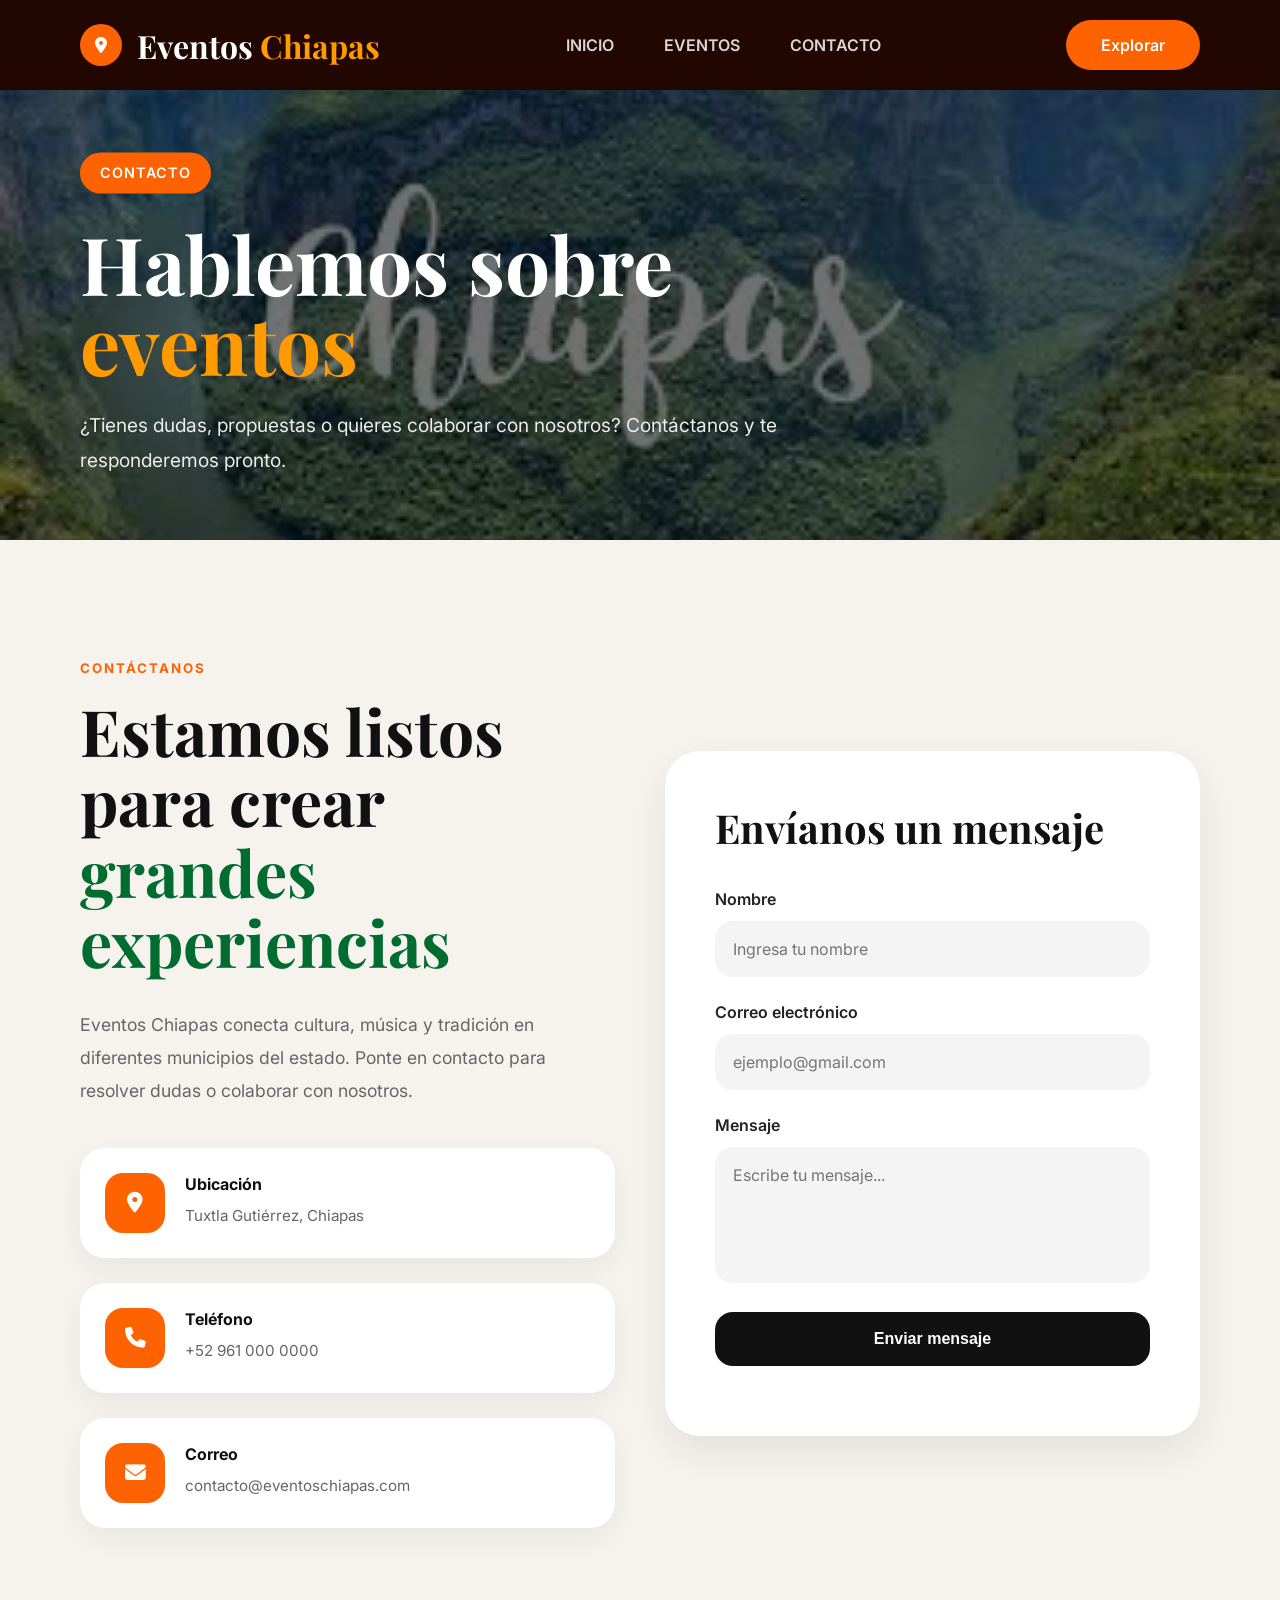
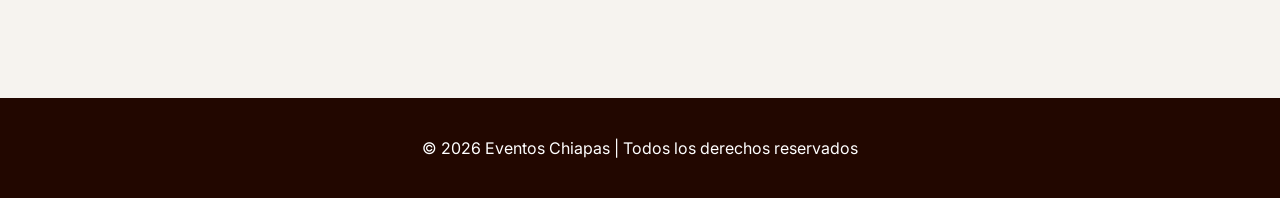
==== contacto.html @ 5b91d6cb "total" ====
<!DOCTYPE html>
<html lang="es">
<head>

  <meta charset="UTF-8"/>
  <meta name="viewport" content="width=device-width, initial-scale=1.0"/>

  <title>Contacto | Eventos Chiapas</title>
  <link rel="preconnect" href="https://fonts.googleapis.com">
  <link rel="preconnect" href="https://fonts.gstatic.com" crossorigin>

  <link href="https://fonts.googleapis.com/css2?family=Inter:wght@300;400;500;600;700&family=Playfair+Display:wght@600;700&display=swap" rel="stylesheet">
  <link rel="stylesheet"
  href="https://cdnjs.cloudflare.com/ajax/libs/font-awesome/6.5.2/css/all.min.css"/>

  <style>
    *{
      margin:0;
      padding:0;
      box-sizing:border-box;
    }

    body{
      font-family:'Inter',sans-serif;
      background:#f6f3ef;
      overflow-x:hidden;
    }
    .navbar{
      width:100%;
      height:90px;
      background:#220700;
      display:flex;
      justify-content:space-between;
      align-items:center;
      padding:0 80px;
      position:fixed;
      top:0;
      z-index:1000;
    }

    .logo{
      display:flex;
      align-items:center;
      gap:15px;
    }

    .logo-circle{
      width:42px;
      height:42px;
      border-radius:50%;
      background:#ff6200;
      display:flex;
      justify-content:center;
      align-items:center;
      color:#fff;
    }

    .logo h1{
      color:#fff;
      font-size:2rem;
      font-family:'Playfair Display',serif;
    }

    .logo span{
      color:#ff9a00;
    }

    .nav-links{
      display:flex;
      list-style:none;
      gap:50px;
    }

    .nav-links a{
      text-decoration:none;
      color:#d7d7d7;
      font-weight:600;
      transition:.3s;
    }

    .nav-links a:hover{
      color:#ff9a00;
    }

    .nav-btn{
      background:#ff6200;
      color:#fff;
      text-decoration:none;
      padding:15px 35px;
      border-radius:50px;
      font-weight:600;
      transition:.3s;
    }

    .nav-btn:hover{
      background:#ff8400;
    }
    .hero{
      height:50vh;
      position:relative;
      margin-top:90px;
      overflow:hidden;
    }

    .hero img{
      width:100%;
      height:100%;
      object-fit:cover;
    }

    .overlay{
      position:absolute;
      inset:0;
      background:rgba(0,0,0,.55);
    }

    .hero-content{
      position:absolute;
      top:50%;
      left:80px;
      transform:translateY(-50%);
      z-index:5;
      color:#fff;
      width:700px;
    }

    .hero-tag{
      display:inline-block;
      background:#ff6200;
      padding:12px 20px;
      border-radius:40px;
      margin-bottom:30px;
      font-size:.9rem;
      font-weight:600;
      letter-spacing:1px;
    }

    .hero-content h2{
      font-size:5rem;
      line-height:1;
      margin-bottom:25px;
      font-family:'Playfair Display',serif;
    }

    .hero-content h2 span{
      color:#ff9a00;
    }

    .hero-content p{
      font-size:1.2rem;
      color:#ececec;
      line-height:1.8;
    }
    .contact-section{
      padding:120px 80px;
      display:grid;
      grid-template-columns:1fr 1fr;
      gap:50px;
      align-items:center;
    }
    .contact-info h5{
      color:#ff6200;
      letter-spacing:2px;
      margin-bottom:20px;
    }

    .contact-info h2{
      font-size:4rem;
      line-height:1.1;
      margin-bottom:30px;
      font-family:'Playfair Display',serif;
      color:#111;
    }

    .contact-info h2 span{
      color:#006c2f;
    }

    .contact-info p{
      color:#666;
      line-height:1.9;
      margin-bottom:40px;
      font-size:1.1rem;
    }

    .info-boxes{
      display:flex;
      flex-direction:column;
      gap:25px;
    }

    .info-box{
      background:#fff;
      padding:25px;
      border-radius:25px;
      display:flex;
      align-items:center;
      gap:20px;
      box-shadow:0 10px 30px rgba(0,0,0,.06);
    }

    .info-icon{
      width:60px;
      height:60px;
      border-radius:18px;
      background:#ff6200;
      display:flex;
      justify-content:center;
      align-items:center;
      color:#fff;
      font-size:1.3rem;
    }

    .info-text h4{
      color:#111;
      margin-bottom:8px;
    }

    .info-text p{
      margin:0;
      color:#666;
      font-size:.95rem;
    }
    .form-container{
      background:#fff;
      padding:50px;
      border-radius:35px;
      box-shadow:0 15px 40px rgba(0,0,0,.08);
    }

    .form-container h3{
      font-size:2.5rem;
      margin-bottom:35px;
      color:#111;
      font-family:'Playfair Display',serif;
    }

    .input-group{
      margin-bottom:25px;
    }

    .input-group label{
      display:block;
      margin-bottom:12px;
      font-weight:600;
      color:#222;
    }

    .input-group input,
    .input-group textarea{
      width:100%;
      padding:18px;
      border:none;
      background:#f4f4f4;
      border-radius:18px;
      font-size:1rem;
      outline:none;
      transition:.3s;
      font-family:'Inter',sans-serif;
    }

    .input-group input:focus,
    .input-group textarea:focus{
      background:#fff;
      border:2px solid #ff6200;
    }

    textarea{
      resize:none;
    }

    .btn{
      width:100%;
      padding:18px;
      border:none;
      background:#111;
      color:#fff;
      border-radius:18px;
      font-size:1rem;
      font-weight:600;
      cursor:pointer;
      transition:.3s;
    }

    .btn:hover{
      background:#ff6200;
    }

    #respuesta{
      margin-top:20px;
      color:#006c2f;
      font-weight:600;
      text-align:center;
    }
    footer{
      background:#220700;
      color:#fff;
      text-align:center;
      padding:40px;
      margin-top:50px;
    }
    @media(max-width:1100px){

      .contact-section{
        grid-template-columns:1fr;
      }

    }

    @media(max-width:900px){

      .navbar{
        padding:20px;
      }

      .nav-links{
        display:none;
      }

      .hero-content{
        left:30px;
        width:90%;
      }

      .hero-content h2{
        font-size:3rem;
      }

      .contact-section{
        padding:80px 20px;
      }

      .contact-info h2{
        font-size:3rem;
      }

      .form-container{
        padding:30px;
      }

    }

  </style>

</head>

<body>
  <nav class="navbar">

    <div class="logo">

      <div class="logo-circle">
        <i class="fa-solid fa-location-dot"></i>
      </div>

      <h1>
        Eventos <span>Chiapas</span>
      </h1>

    </div>

    <ul class="nav-links">

      <li><a href="index.html">INICIO</a></li>
      <li><a href="eventos.html">EVENTOS</a></li>
      <li><a href="contacto.html">CONTACTO</a></li>

    </ul>

    <a href="index.html" class="nav-btn">
      Explorar
    </a>

  </nav>
  <section class="hero">

    <div class="overlay"></div>

    <img src="img/banner.jpg" alt="Contacto">

    <div class="hero-content">

      <span class="hero-tag">
        CONTACTO
      </span>

      <h2>
        Hablemos sobre
        <span>eventos</span>
      </h2>

      <p>
        ¿Tienes dudas, propuestas o quieres colaborar
        con nosotros? Contáctanos y te responderemos pronto.
      </p>

    </div>

  </section>
  <section class="contact-section">
    <div class="contact-info">

      <h5>CONTÁCTANOS</h5>

      <h2>
        Estamos listos para crear
        <span>grandes experiencias</span>
      </h2>

      <p>
        Eventos Chiapas conecta cultura, música y tradición
        en diferentes municipios del estado. Ponte en contacto
        para resolver dudas o colaborar con nosotros.
      </p>

      <div class="info-boxes">

        <div class="info-box">

          <div class="info-icon">
            <i class="fa-solid fa-location-dot"></i>
          </div>

          <div class="info-text">

            <h4>Ubicación</h4>

            <p>
              Tuxtla Gutiérrez, Chiapas
            </p>
          </div>
        </div>

        <div class="info-box">

          <div class="info-icon">
            <i class="fa-solid fa-phone"></i>
          </div>

          <div class="info-text">

            <h4>Teléfono</h4>

            <p>
              +52 961 000 0000
            </p>

          </div>

        </div>

        <div class="info-box">

          <div class="info-icon">
            <i class="fa-solid fa-envelope"></i>
          </div>

          <div class="info-text">

            <h4>Correo</h4>

            <p>
              contacto@eventoschiapas.com
            </p>

          </div>

        </div>

      </div>

    </div>
    <div class="form-container">
      <h3>
        Envíanos un mensaje
      </h3>
      <form id="contactForm">

        <div class="input-group">

          <label>
            Nombre
          </label>

          <input
          type="text"
          id="nombre"
          placeholder="Ingresa tu nombre"
          required>

        </div>

        <div class="input-group">

          <label>
            Correo electrónico
          </label>

          <input
          type="email"
          id="correo"
          placeholder="ejemplo@gmail.com"
          required>

        </div>

        <div class="input-group">

          <label>
            Mensaje
          </label>

          <textarea
          id="mensaje"
          rows="5"
          placeholder="Escribe tu mensaje..."
          required></textarea>

        </div>

        <button type="submit" class="btn">

          Enviar mensaje

        </button>

      </form>

      <p id="respuesta"></p>

    </div>

  </section>
  <footer>

    <p>
      © 2026 Eventos Chiapas | Todos los derechos reservados
    </p>

  </footer>
  <script>
    const form = document.getElementById("contactForm");
    const respuesta = document.getElementById("respuesta");

    form.addEventListener("submit", function(e){

      e.preventDefault();

      const nombre =
      document.getElementById("nombre").value;

      respuesta.innerHTML =
      `Gracias por contactarnos, ${nombre}.`;

      form.reset();

    });

  </script>

</body>
</html>
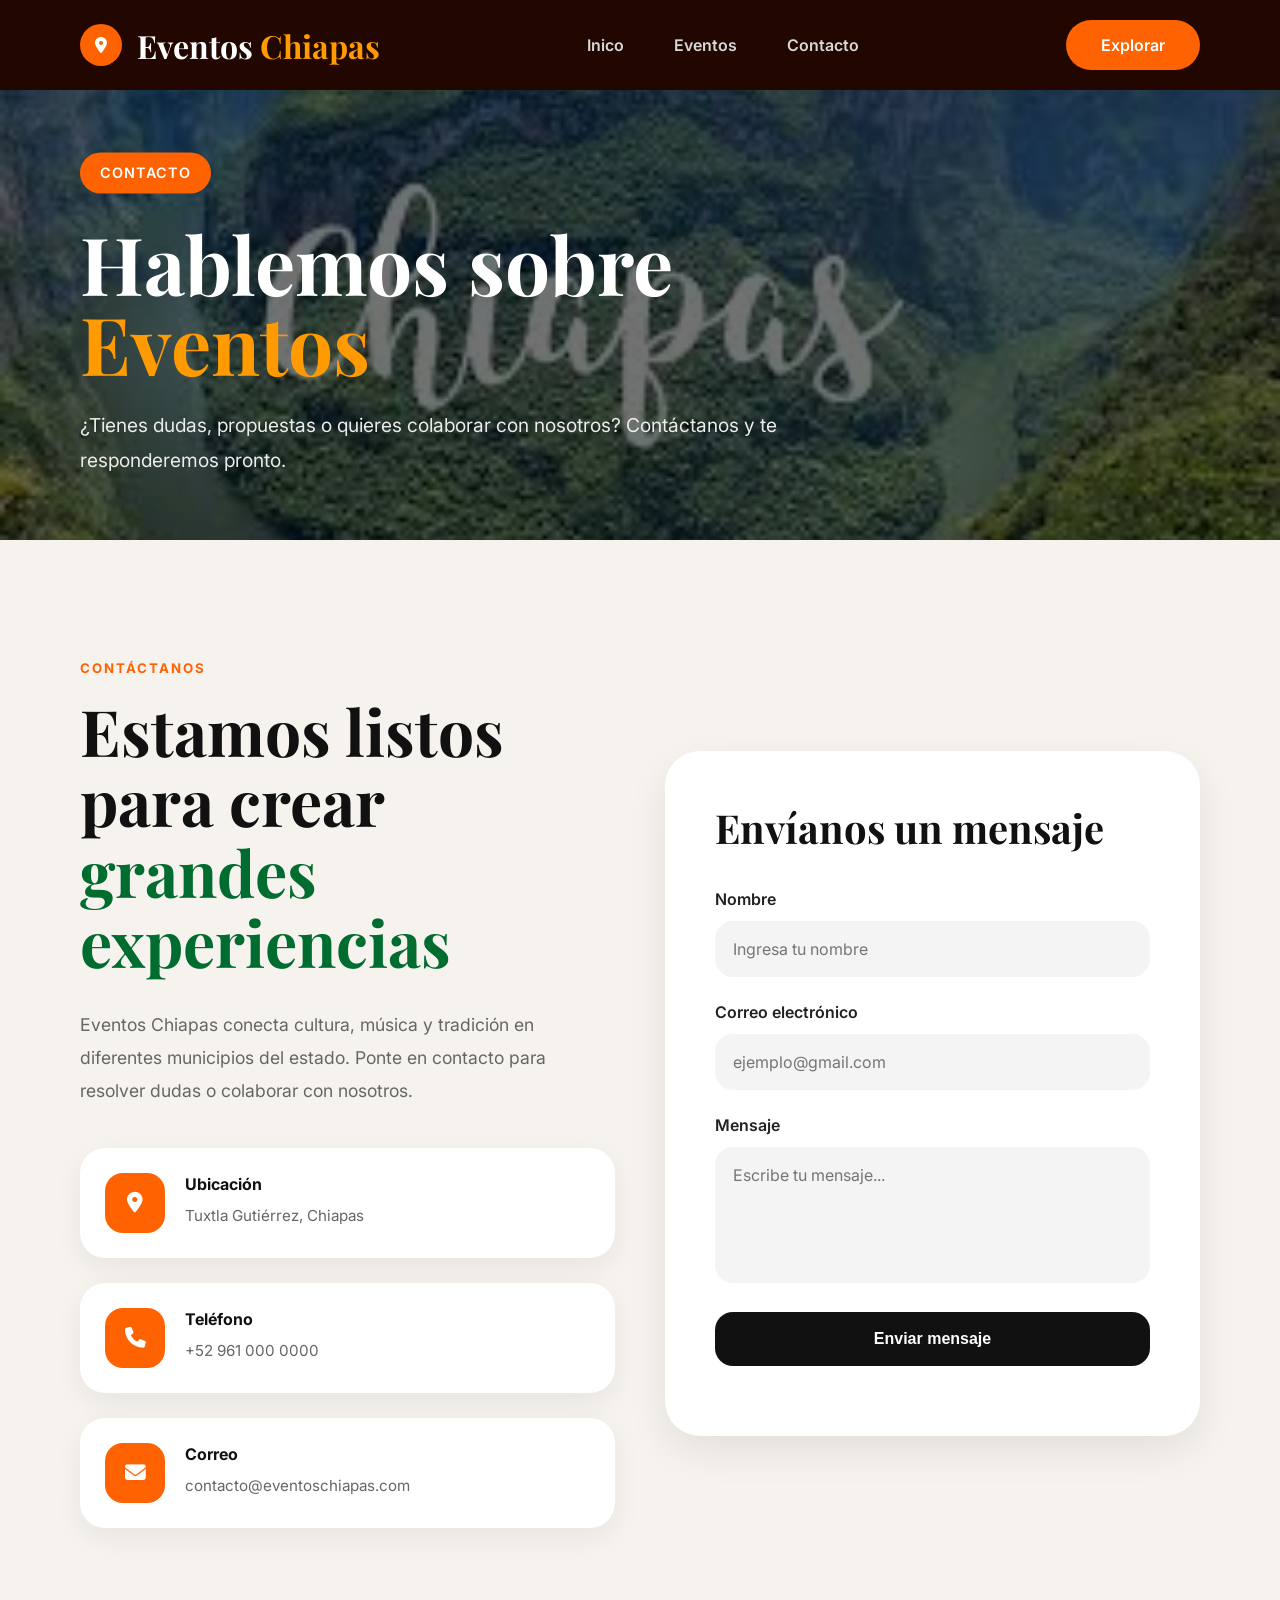
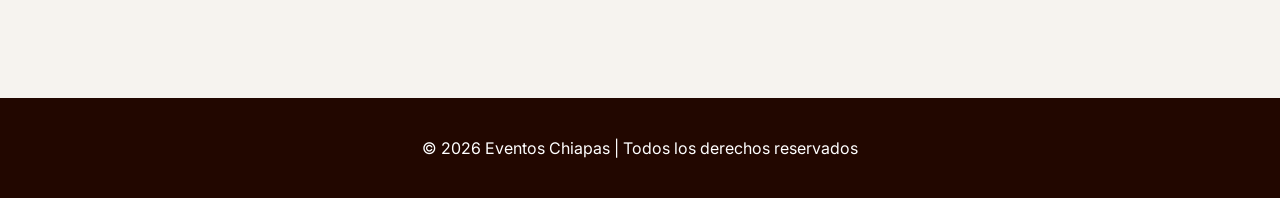
==== commit 669dc27a: "Etiquetas corregidas Se cambiaron las etiquetas del menú nav" ====
--- a/contacto.html
+++ b/contacto.html
@@ -5,7 +5,7 @@
   <meta charset="UTF-8"/>
   <meta name="viewport" content="width=device-width, initial-scale=1.0"/>
 
-  <title>Contacto | Eventos Chiapas</title>
+  <title>Contacto Eventos Chiapas</title>
   <link rel="preconnect" href="https://fonts.googleapis.com">
   <link rel="preconnect" href="https://fonts.gstatic.com" crossorigin>
 
@@ -361,9 +361,9 @@
 
     <ul class="nav-links">
 
-      <li><a href="index.html">INICIO</a></li>
-      <li><a href="eventos.html">EVENTOS</a></li>
-      <li><a href="contacto.html">CONTACTO</a></li>
+      <li><a href="index.html">Inico</a></li>
+      <li><a href="eventos.html">Eventos</a></li>
+      <li><a href="contacto.html">Contacto</a></li>
 
     </ul>
 
@@ -386,7 +386,7 @@
 
       <h2>
         Hablemos sobre
-        <span>eventos</span>
+        <span>Eventos</span>
       </h2>
 
       <p>
